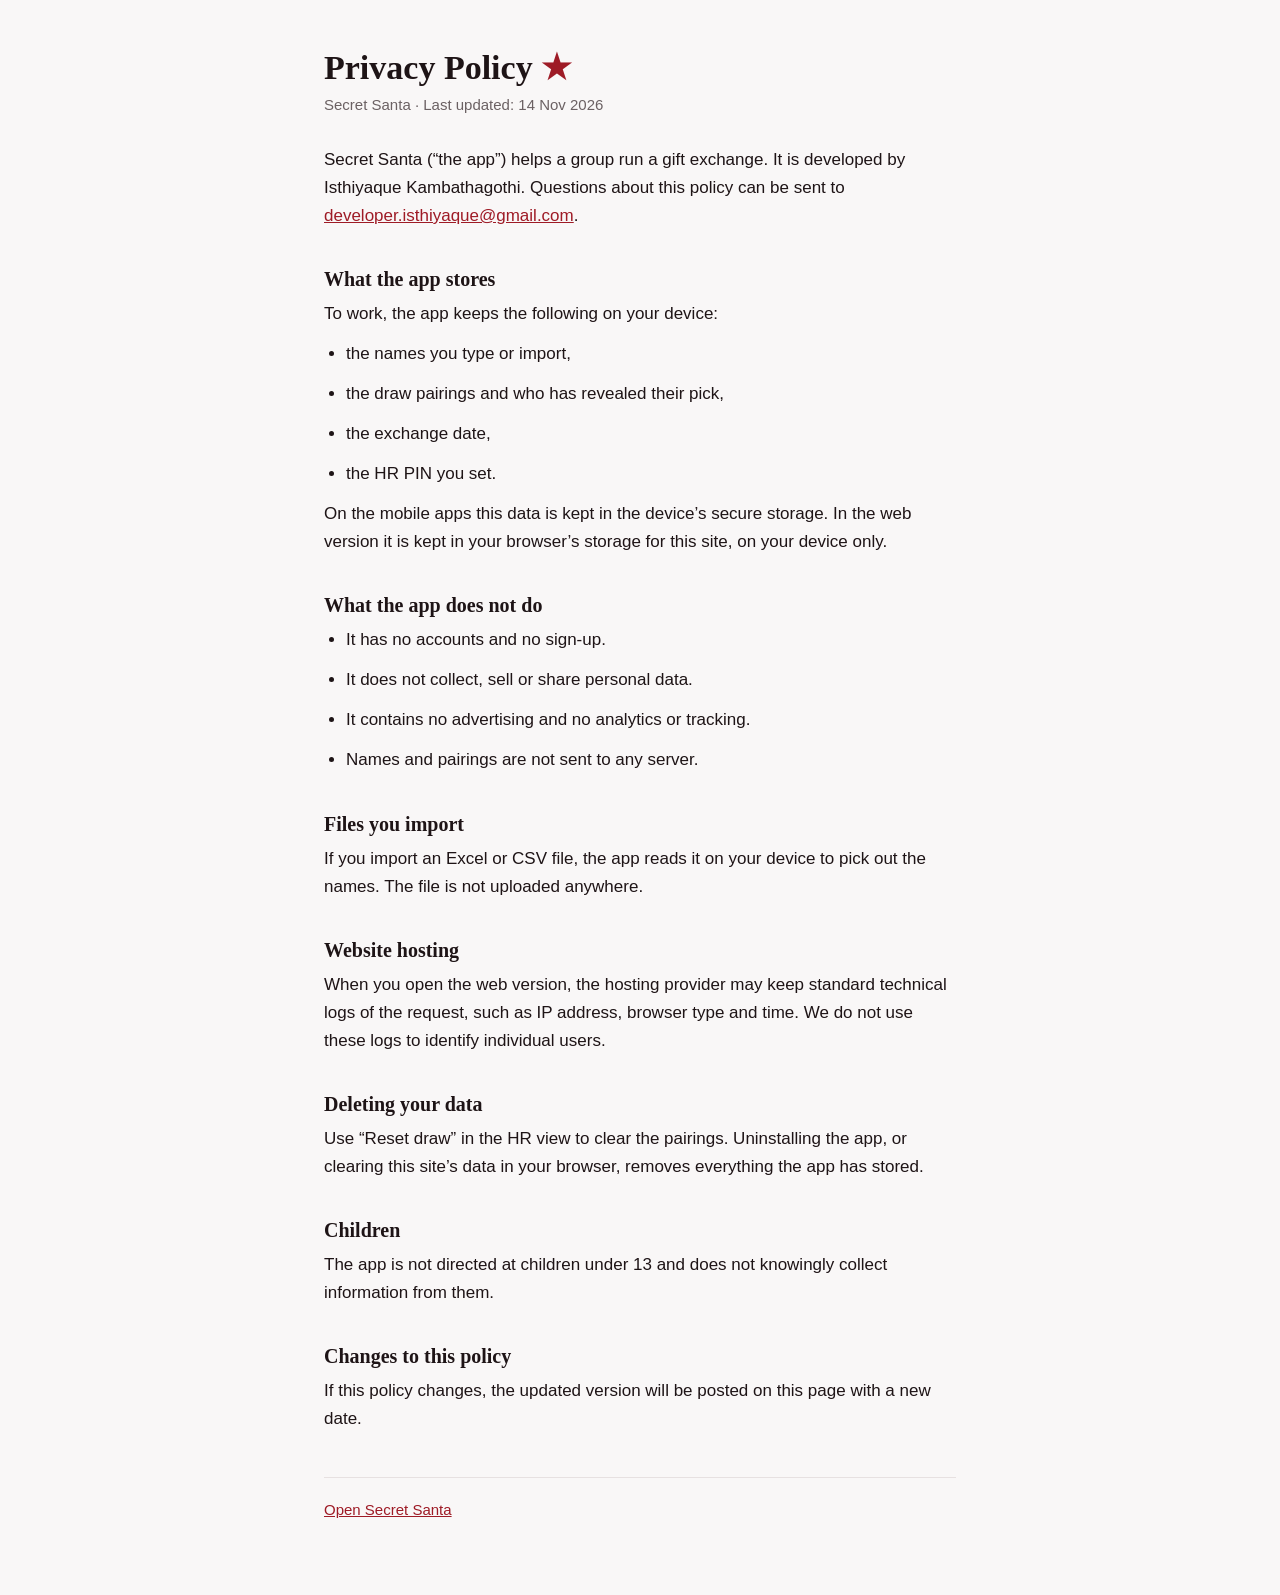
==== web/privacypolicy/index.html @ 609cde72 "Add privacy policy web page and Firebase Hosting configuration" ====
<!DOCTYPE html>
<html lang="en">
<head>
<meta charset="utf-8">
<meta name="viewport" content="width=device-width, initial-scale=1">
<title>Privacy Policy – Secret Santa</title>
<meta name="description" content="Privacy policy for the Secret Santa app.">
<style>
:root{--bg:#F9F7F7;--ink:#1E1416;--muted:#6B6163;--line:#E7E1E1;--red:#9E1B26}
@media (prefers-color-scheme:dark){:root{--bg:#171112;--ink:#F5ECEC;--muted:#A8999A;--line:#342627;--red:#E5656B}}
*{box-sizing:border-box}
body{margin:0;background:var(--bg);color:var(--ink);font:17px/1.65 -apple-system,BlinkMacSystemFont,"Segoe UI",Roboto,Helvetica,Arial,sans-serif}
main{max-width:680px;margin:0 auto;padding:48px 24px 72px}
h1{font:600 34px/1.15 Georgia,"Times New Roman",serif;margin:0 0 6px}
h1 span{color:var(--red)}
h2{font:600 20px/1.3 Georgia,"Times New Roman",serif;margin:36px 0 8px}
p,li{margin:0 0 12px}
ul{padding-left:22px;margin:0 0 12px}
.meta{color:var(--muted);font-size:15px;margin-bottom:28px}
a{color:var(--red)}
footer{margin-top:44px;padding-top:20px;border-top:1px solid var(--line);color:var(--muted);font-size:15px}
</style>
</head>
<body>
<main>
<h1>Privacy Policy <span>★</span></h1>
<p class="meta">Secret Santa &middot; Last updated: 14 Nov 2026</p>

<p>Secret Santa (“the app”) helps a group run a gift exchange. It is developed by Isthiyaque Kambathagothi. Questions about this policy can be sent to <a href="mailto:developer.isthiyaque@gmail.com">developer.isthiyaque@gmail.com</a>.</p>

<h2>What the app stores</h2>
<p>To work, the app keeps the following on your device:</p>
<ul>
<li>the names you type or import,</li>
<li>the draw pairings and who has revealed their pick,</li>
<li>the exchange date,</li>
<li>the HR PIN you set.</li>
</ul>
<p>On the mobile apps this data is kept in the device’s secure storage. In the web version it is kept in your browser’s storage for this site, on your device only.</p>

<h2>What the app does not do</h2>
<ul>
<li>It has no accounts and no sign-up.</li>
<li>It does not collect, sell or share personal data.</li>
<li>It contains no advertising and no analytics or tracking.</li>
<li>Names and pairings are not sent to any server.</li>
</ul>

<h2>Files you import</h2>
<p>If you import an Excel or CSV file, the app reads it on your device to pick out the names. The file is not uploaded anywhere.</p>

<h2>Website hosting</h2>
<p>When you open the web version, the hosting provider may keep standard technical logs of the request, such as IP address, browser type and time. We do not use these logs to identify individual users.</p>

<h2>Deleting your data</h2>
<p>Use “Reset draw” in the HR view to clear the pairings. Uninstalling the app, or clearing this site’s data in your browser, removes everything the app has stored.</p>

<h2>Children</h2>
<p>The app is not directed at children under 13 and does not knowingly collect information from them.</p>

<h2>Changes to this policy</h2>
<p>If this policy changes, the updated version will be posted on this page with a new date.</p>

<footer><a href="/">Open Secret Santa</a></footer>
</main>
</body>
</html>
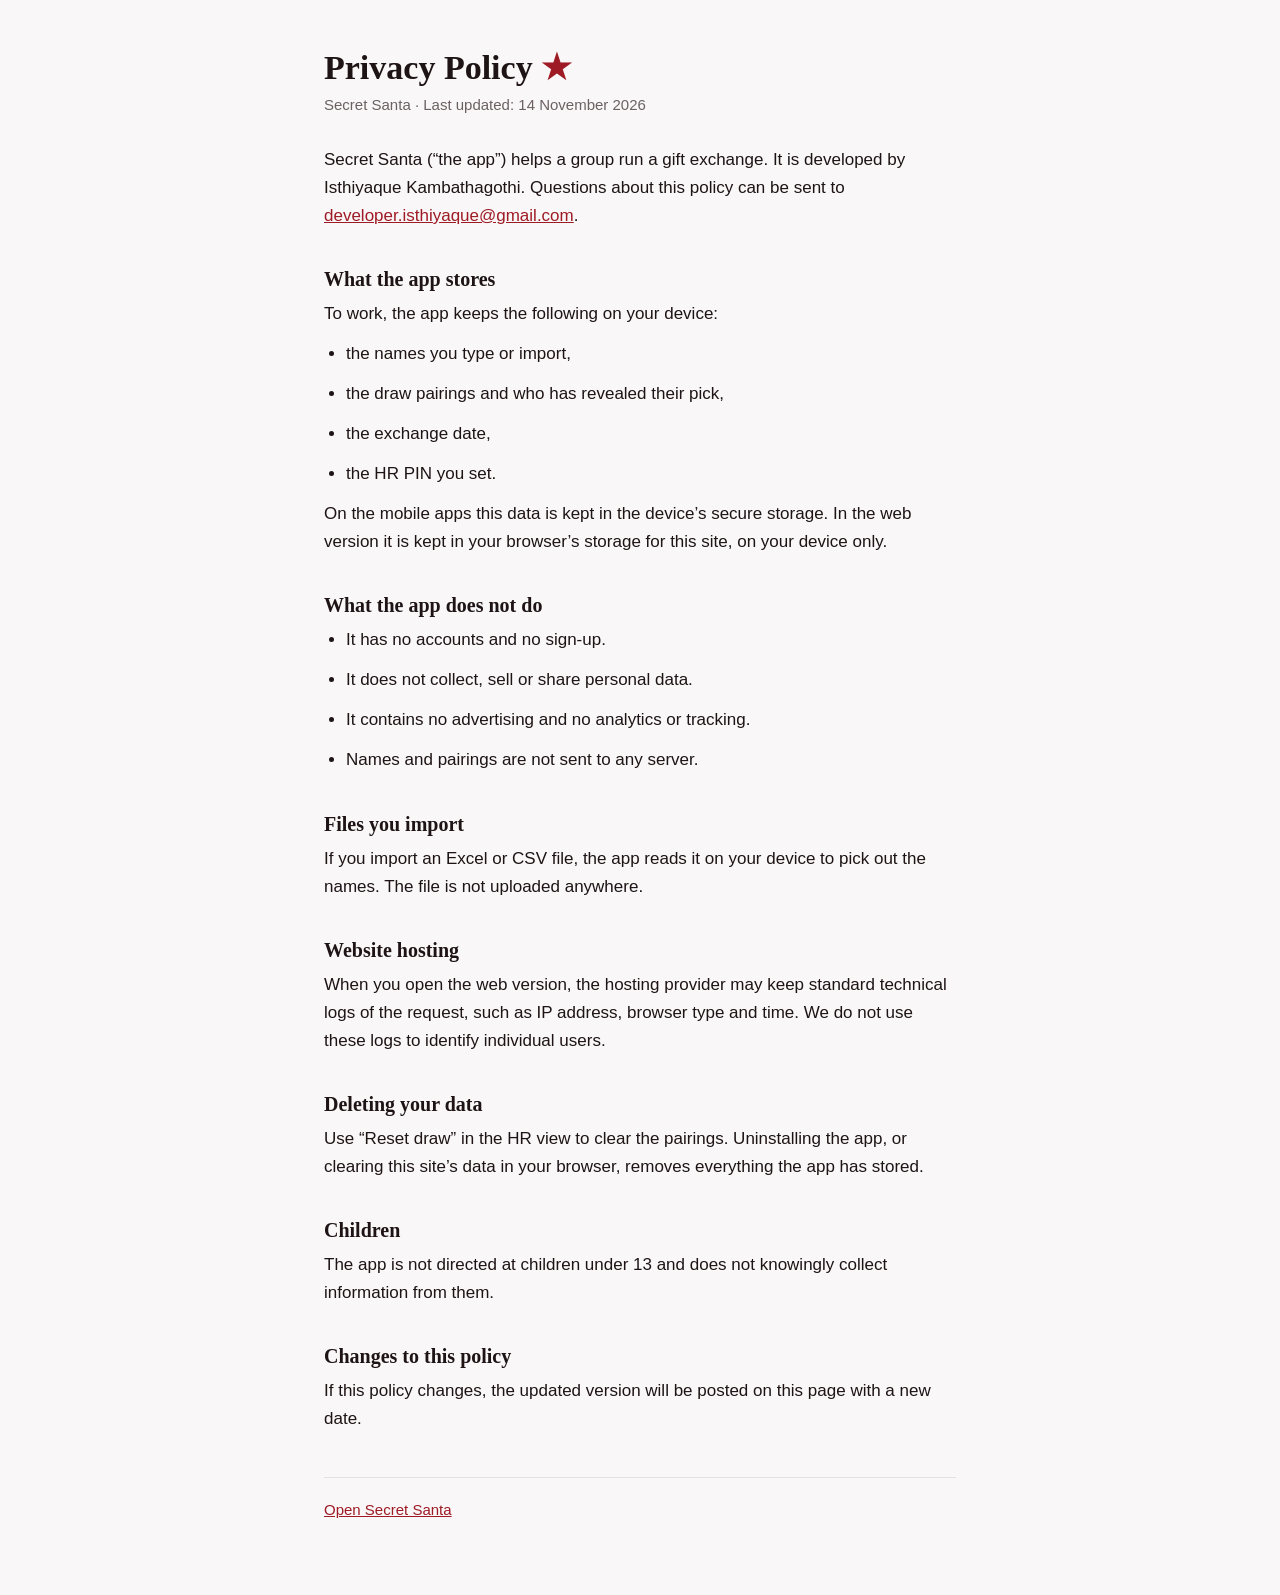
==== commit 7ad78eec: "Migrate web hosting from Firebase Hosting to GitHub Pages" ====
--- a/web/privacypolicy/index.html
+++ b/web/privacypolicy/index.html
@@ -24,7 +24,7 @@
 <body>
 <main>
 <h1>Privacy Policy <span>★</span></h1>
-<p class="meta">Secret Santa &middot; Last updated: 14 Nov 2026</p>
+<p class="meta">Secret Santa &middot; Last updated: 14 November 2026</p>
 
 <p>Secret Santa (“the app”) helps a group run a gift exchange. It is developed by Isthiyaque Kambathagothi. Questions about this policy can be sent to <a href="mailto:developer.isthiyaque@gmail.com">developer.isthiyaque@gmail.com</a>.</p>
 
